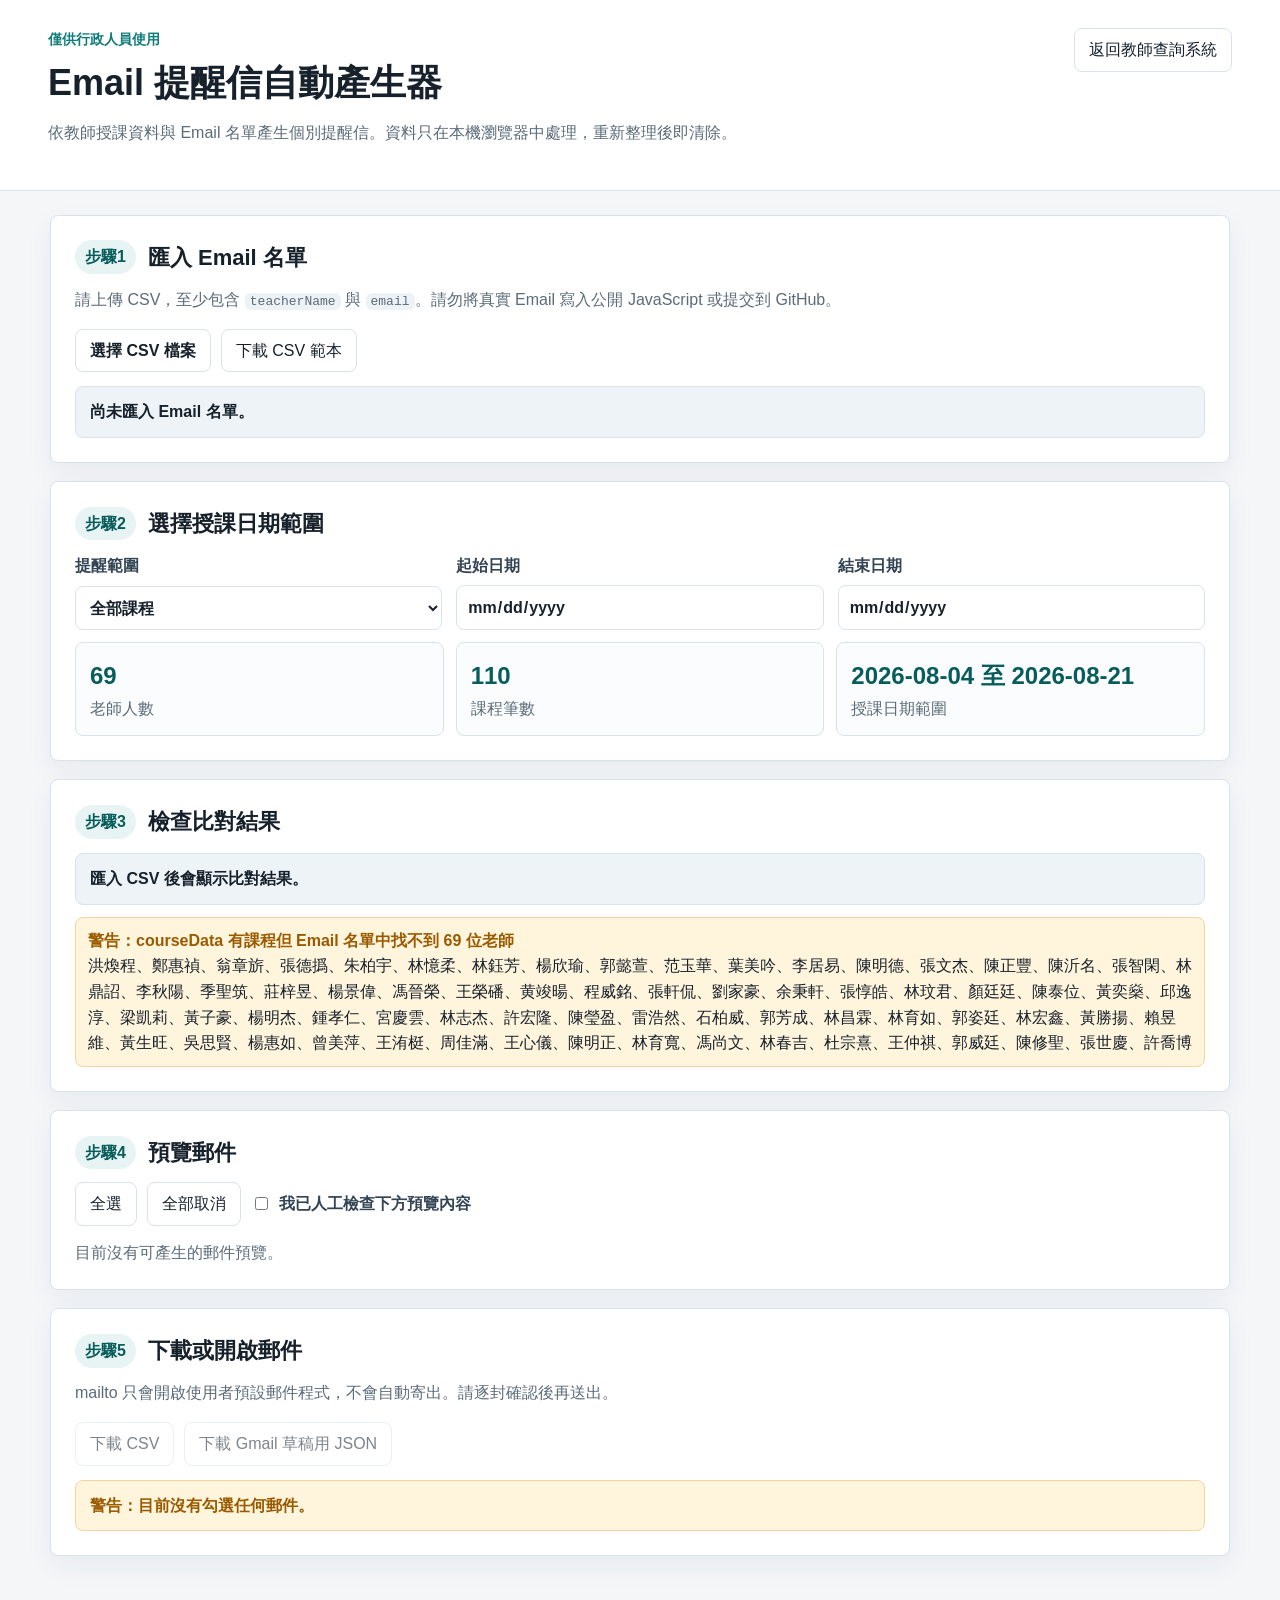
==== email-generator.html @ df185a2f "Add files via upload" ====
<!doctype html>
<html lang="zh-Hant">
<head>
  <meta charset="utf-8">
  <meta name="viewport" content="width=device-width, initial-scale=1">
  <title>115學年度實驗外科教師授課提醒信產生器</title>
  <link rel="stylesheet" href="email-generator.css">
</head>
<body>
  <header class="page-header">
    <div>
      <p class="eyebrow">僅供行政人員使用</p>
      <h1>Email 提醒信自動產生器</h1>
      <p class="intro">依教師授課資料與 Email 名單產生個別提醒信。資料只在本機瀏覽器中處理，重新整理後即清除。</p>
    </div>
    <a class="secondary-link" href="index.html">返回教師查詢系統</a>
  </header>

  <main class="layout">
    <section class="step-panel">
      <div class="step-title">
        <span>步驟1</span>
        <h2>匯入 Email 名單</h2>
      </div>
      <p class="helper">請上傳 CSV，至少包含 <code>teacherName</code> 與 <code>email</code>。請勿將真實 Email 寫入公開 JavaScript 或提交到 GitHub。</p>
      <div class="upload-row">
        <label class="file-picker">
          <input id="csvFile" type="file" accept=".csv,text/csv">
          <span>選擇 CSV 檔案</span>
        </label>
        <a class="secondary-link" href="teacher-emails-template.csv" download>下載 CSV 範本</a>
      </div>
      <div id="uploadStatus" class="status-box neutral">尚未匯入 Email 名單。</div>
    </section>

    <section class="step-panel">
      <div class="step-title">
        <span>步驟2</span>
        <h2>選擇授課日期範圍</h2>
      </div>
      <div class="filter-grid">
        <label>
          提醒範圍
          <select id="rangeMode">
            <option value="all">全部課程</option>
            <option value="7">未來7天</option>
            <option value="14">未來14天</option>
            <option value="custom">自訂起訖日期</option>
          </select>
        </label>
        <label>
          起始日期
          <input id="startDate" type="date" disabled>
        </label>
        <label>
          結束日期
          <input id="endDate" type="date" disabled>
        </label>
      </div>
      <div id="filterSummary" class="summary-grid">
        <div><strong>0</strong><span>老師人數</span></div>
        <div><strong>0</strong><span>課程筆數</span></div>
        <div><strong>-</strong><span>授課日期範圍</span></div>
      </div>
    </section>

    <section class="step-panel">
      <div class="step-title">
        <span>步驟3</span>
        <h2>檢查比對結果</h2>
      </div>
      <div id="comparisonStatus" class="status-box neutral">匯入 CSV 後會顯示比對結果。</div>
      <div id="warningList" class="warning-list"></div>
    </section>

    <section class="step-panel">
      <div class="step-title">
        <span>步驟4</span>
        <h2>預覽郵件</h2>
      </div>
      <div class="toolbar">
        <button id="selectAll" type="button">全選</button>
        <button id="clearAll" type="button">全部取消</button>
        <label class="confirm-check">
          <input id="reviewConfirmed" type="checkbox">
          我已人工檢查下方預覽內容
        </label>
      </div>
      <div id="previewList" class="preview-list">
        <div class="empty-state">尚未產生郵件預覽。</div>
      </div>
    </section>

    <section class="step-panel">
      <div class="step-title">
        <span>步驟5</span>
        <h2>下載或開啟郵件</h2>
      </div>
      <p class="helper">mailto 只會開啟使用者預設郵件程式，不會自動寄出。請逐封確認後再送出。</p>
      <div class="toolbar">
        <button id="downloadCsv" type="button" disabled>下載 CSV</button>
        <button id="downloadJson" type="button" disabled>下載 Gmail 草稿用 JSON</button>
      </div>
      <div id="exportStatus" class="status-box neutral">需先匯入資料、檢查預覽並勾選人工確認，才可輸出。</div>
    </section>
  </main>

  <template id="previewTemplate">
    <article class="mail-card">
      <div class="mail-head">
        <label class="include-check">
          <input class="include-input" type="checkbox" checked>
          納入輸出
        </label>
        <span class="course-count"></span>
      </div>
      <dl class="mail-meta">
        <div><dt>收件人</dt><dd class="teacher"></dd></div>
        <div><dt>Email</dt><dd class="email"></dd></div>
        <div><dt>CC</dt><dd class="cc"></dd></div>
        <div><dt>主旨</dt><dd class="subject"></dd></div>
      </dl>
      <pre class="body-preview"></pre>
      <div class="card-actions">
        <button class="copy-to" type="button">複製收件人</button>
        <button class="copy-subject" type="button">複製主旨</button>
        <button class="copy-body" type="button">複製內文</button>
        <a class="open-mail" href="#">開啟郵件</a>
      </div>
    </article>
  </template>

  <script src="script.js"></script>
  <script src="email-generator.js"></script>
</body>
</html>
---- email-generator.css ----
:root {
  --bg: #f4f6f8;
  --panel: #ffffff;
  --ink: #17212b;
  --muted: #5c6b78;
  --line: #d9e2ea;
  --primary: #0e7c7b;
  --primary-dark: #085d5c;
  --warning: #9a5b00;
  --warning-bg: #fff4dc;
  --error: #a73737;
  --error-bg: #fdecec;
  --success: #256f45;
  --success-bg: #eaf7ef;
  --neutral-bg: #eef3f7;
}

* {
  box-sizing: border-box;
}

body {
  margin: 0;
  background: var(--bg);
  color: var(--ink);
  font-family: "Microsoft JhengHei", "Noto Sans TC", Arial, sans-serif;
  line-height: 1.6;
}

button,
input,
select {
  font: inherit;
}

button,
.secondary-link,
.open-mail,
.file-picker span {
  min-height: 40px;
  border: 1px solid var(--line);
  border-radius: 8px;
  padding: 8px 14px;
  background: #fff;
  color: var(--ink);
  text-decoration: none;
  cursor: pointer;
  display: inline-flex;
  align-items: center;
  justify-content: center;
  gap: 6px;
}

button:hover,
.secondary-link:hover,
.open-mail:hover,
.file-picker span:hover {
  border-color: var(--primary);
  color: var(--primary-dark);
}

button:disabled {
  cursor: not-allowed;
  opacity: .55;
}

.page-header {
  display: flex;
  justify-content: space-between;
  gap: 18px;
  align-items: flex-start;
  padding: 28px clamp(18px, 4vw, 48px);
  background: #ffffff;
  border-bottom: 1px solid var(--line);
}

.eyebrow {
  margin: 0 0 4px;
  color: var(--primary);
  font-size: 14px;
  font-weight: 800;
}

h1,
h2,
p {
  margin-top: 0;
}

h1 {
  margin-bottom: 8px;
  font-size: clamp(26px, 4vw, 36px);
}

h2 {
  margin-bottom: 0;
  font-size: 22px;
}

.intro,
.helper,
.empty-state {
  color: var(--muted);
}

.layout {
  width: min(1180px, calc(100% - 32px));
  margin: 24px auto 48px;
  display: grid;
  gap: 18px;
}

.step-panel {
  background: var(--panel);
  border: 1px solid var(--line);
  border-radius: 8px;
  padding: clamp(16px, 2vw, 24px);
  box-shadow: 0 10px 28px rgba(28, 45, 60, .06);
}

.step-title {
  display: flex;
  gap: 12px;
  align-items: center;
  margin-bottom: 12px;
}

.step-title span {
  background: #e7f4f3;
  color: var(--primary-dark);
  font-weight: 800;
  border-radius: 999px;
  padding: 4px 10px;
  white-space: nowrap;
}

.upload-row,
.toolbar,
.card-actions {
  display: flex;
  gap: 10px;
  flex-wrap: wrap;
  align-items: center;
}

.file-picker input {
  position: absolute;
  inline-size: 1px;
  block-size: 1px;
  opacity: 0;
  pointer-events: none;
}

.filter-grid {
  display: grid;
  grid-template-columns: repeat(3, minmax(0, 1fr));
  gap: 14px;
}

label {
  display: grid;
  gap: 6px;
  font-weight: 700;
  color: #334454;
}

input,
select {
  width: 100%;
  min-height: 42px;
  border: 1px solid var(--line);
  border-radius: 8px;
  padding: 8px 10px;
  background: #fff;
  color: var(--ink);
}

code {
  background: #edf2f6;
  border-radius: 6px;
  padding: 1px 5px;
}

.status-box {
  margin-top: 14px;
  border: 1px solid var(--line);
  border-radius: 8px;
  padding: 12px 14px;
  font-weight: 700;
}

.neutral {
  background: var(--neutral-bg);
}

.success {
  background: var(--success-bg);
  border-color: #b8dfc5;
  color: var(--success);
}

.warning {
  background: var(--warning-bg);
  border-color: #f1d59b;
  color: var(--warning);
}

.error {
  background: var(--error-bg);
  border-color: #efb9b9;
  color: var(--error);
}

.summary-grid {
  margin-top: 12px;
  display: grid;
  grid-template-columns: repeat(3, minmax(0, 1fr));
  gap: 12px;
}

.summary-grid div {
  border: 1px solid var(--line);
  border-radius: 8px;
  padding: 14px;
  background: #fbfcfd;
}

.summary-grid strong {
  display: block;
  font-size: 24px;
  color: var(--primary-dark);
}

.summary-grid span {
  color: var(--muted);
}

.warning-list {
  display: grid;
  gap: 10px;
  margin-top: 12px;
}

.warning-item {
  border: 1px solid #f1d59b;
  border-radius: 8px;
  padding: 10px 12px;
  background: var(--warning-bg);
}

.warning-item strong {
  display: block;
  color: var(--warning);
}

.preview-list {
  display: grid;
  gap: 14px;
  margin-top: 14px;
}

.mail-card {
  border: 1px solid var(--line);
  border-radius: 8px;
  padding: 16px;
  background: #fbfcfd;
}

.mail-head {
  display: flex;
  justify-content: space-between;
  gap: 12px;
  align-items: center;
  margin-bottom: 12px;
}

.include-check,
.confirm-check {
  display: inline-flex;
  grid-template-columns: none;
  align-items: center;
  gap: 8px;
}

.include-check input,
.confirm-check input {
  width: auto;
  min-height: auto;
}

.course-count {
  background: #e7f4f3;
  color: var(--primary-dark);
  border-radius: 999px;
  padding: 4px 10px;
  font-weight: 800;
}

.mail-meta {
  display: grid;
  grid-template-columns: repeat(2, minmax(0, 1fr));
  gap: 10px;
  margin: 0 0 12px;
}

.mail-meta div {
  border-top: 1px solid var(--line);
  padding-top: 8px;
}

.mail-meta dt {
  color: var(--muted);
  font-size: 13px;
  font-weight: 800;
}

.mail-meta dd {
  margin: 2px 0 0;
  overflow-wrap: anywhere;
}

.body-preview {
  white-space: pre-wrap;
  overflow-wrap: anywhere;
  border: 1px solid var(--line);
  border-radius: 8px;
  padding: 14px;
  background: #ffffff;
  max-height: 420px;
  overflow: auto;
  font-family: "Microsoft JhengHei", "Noto Sans TC", Arial, sans-serif;
}

.open-mail {
  background: var(--primary);
  border-color: var(--primary);
  color: #fff;
  font-weight: 800;
}

.open-mail:hover {
  background: var(--primary-dark);
  border-color: var(--primary-dark);
  color: #fff;
}

@media (max-width: 820px) {
  .page-header {
    flex-direction: column;
  }

  .filter-grid,
  .summary-grid,
  .mail-meta {
    grid-template-columns: 1fr;
  }

  .mail-head {
    align-items: flex-start;
    flex-direction: column;
  }
}
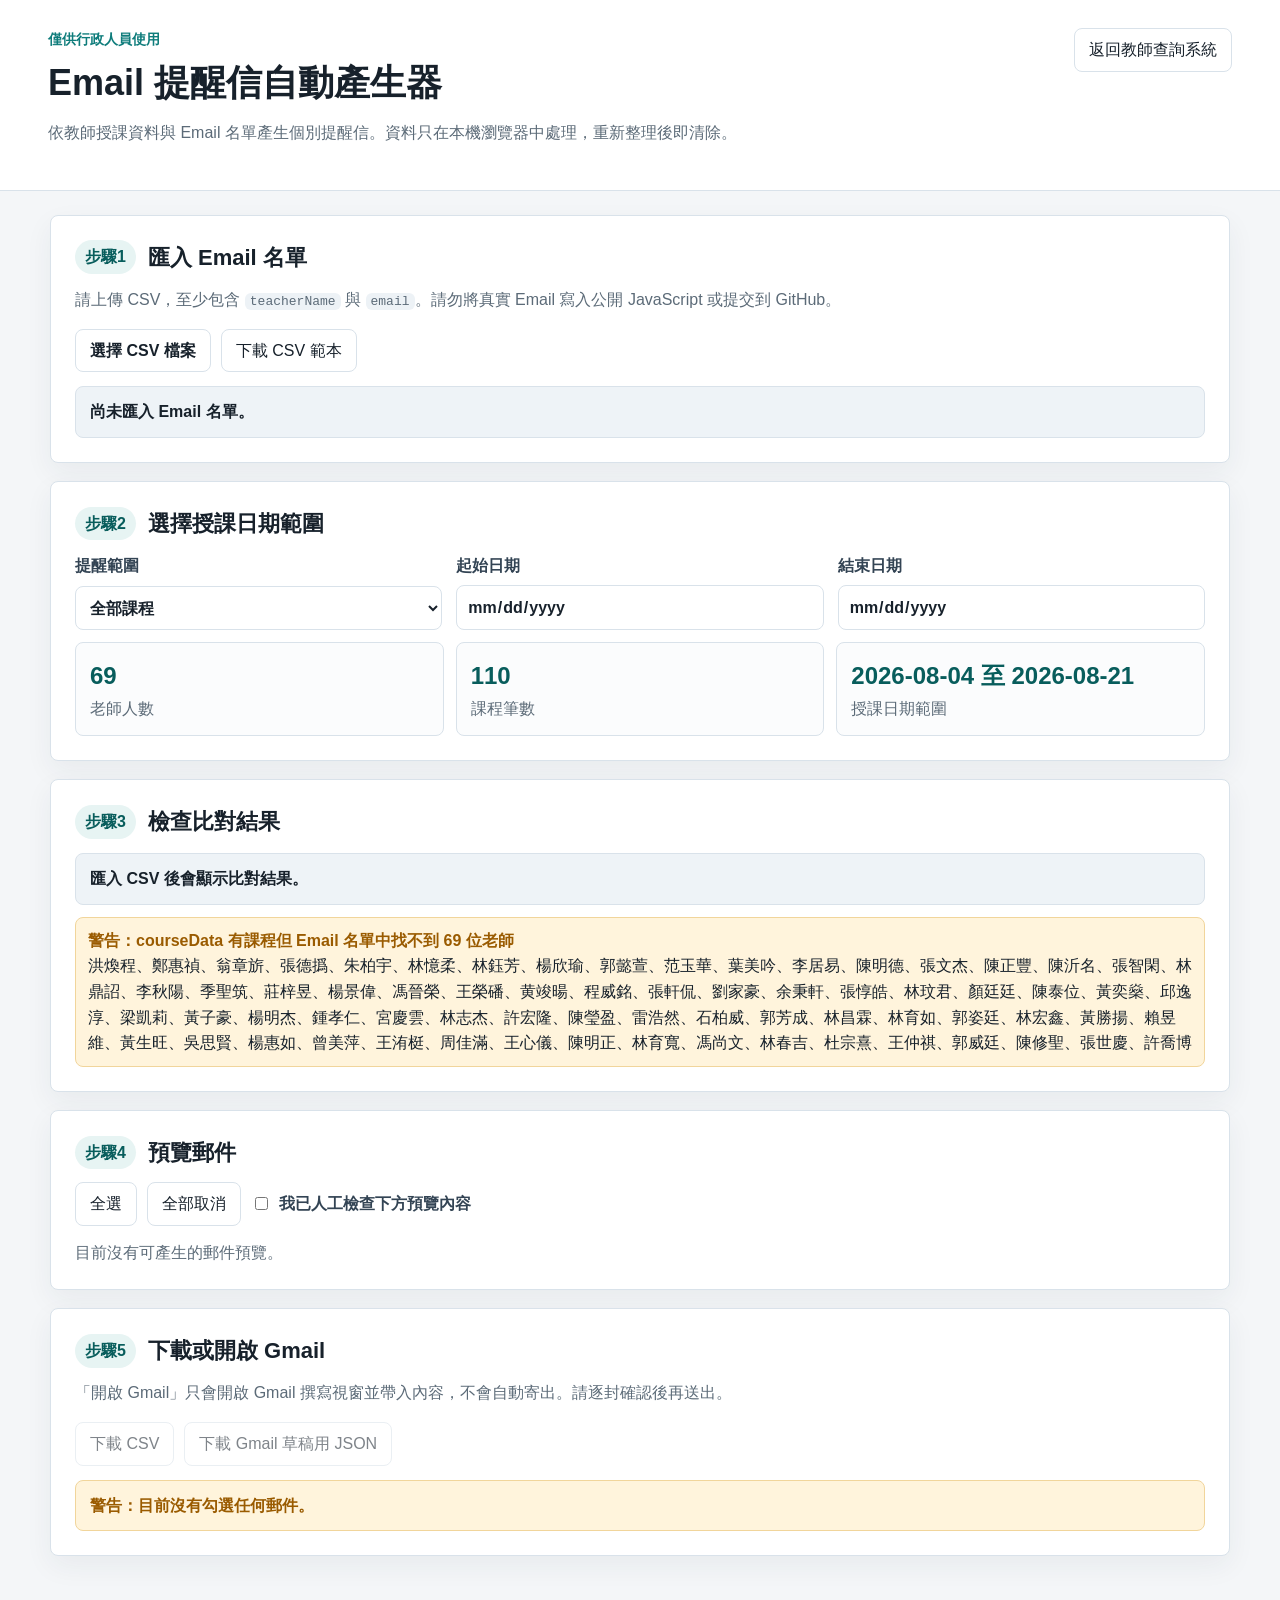
==== commit 31ba051b: "Add files via upload" ====
--- a/email-generator.html
+++ b/email-generator.html
@@ -94,9 +94,9 @@
     <section class="step-panel">
       <div class="step-title">
         <span>步驟5</span>
-        <h2>下載或開啟郵件</h2>
+        <h2>下載或開啟 Gmail</h2>
       </div>
-      <p class="helper">mailto 只會開啟使用者預設郵件程式，不會自動寄出。請逐封確認後再送出。</p>
+      <p class="helper">「開啟 Gmail」只會開啟 Gmail 撰寫視窗並帶入內容，不會自動寄出。請逐封確認後再送出。</p>
       <div class="toolbar">
         <button id="downloadCsv" type="button" disabled>下載 CSV</button>
         <button id="downloadJson" type="button" disabled>下載 Gmail 草稿用 JSON</button>
@@ -125,7 +125,7 @@
         <button class="copy-to" type="button">複製收件人</button>
         <button class="copy-subject" type="button">複製主旨</button>
         <button class="copy-body" type="button">複製內文</button>
-        <a class="open-mail" href="#">開啟郵件</a>
+        <a class="open-mail" href="#">開啟 Gmail</a>
       </div>
     </article>
   </template>
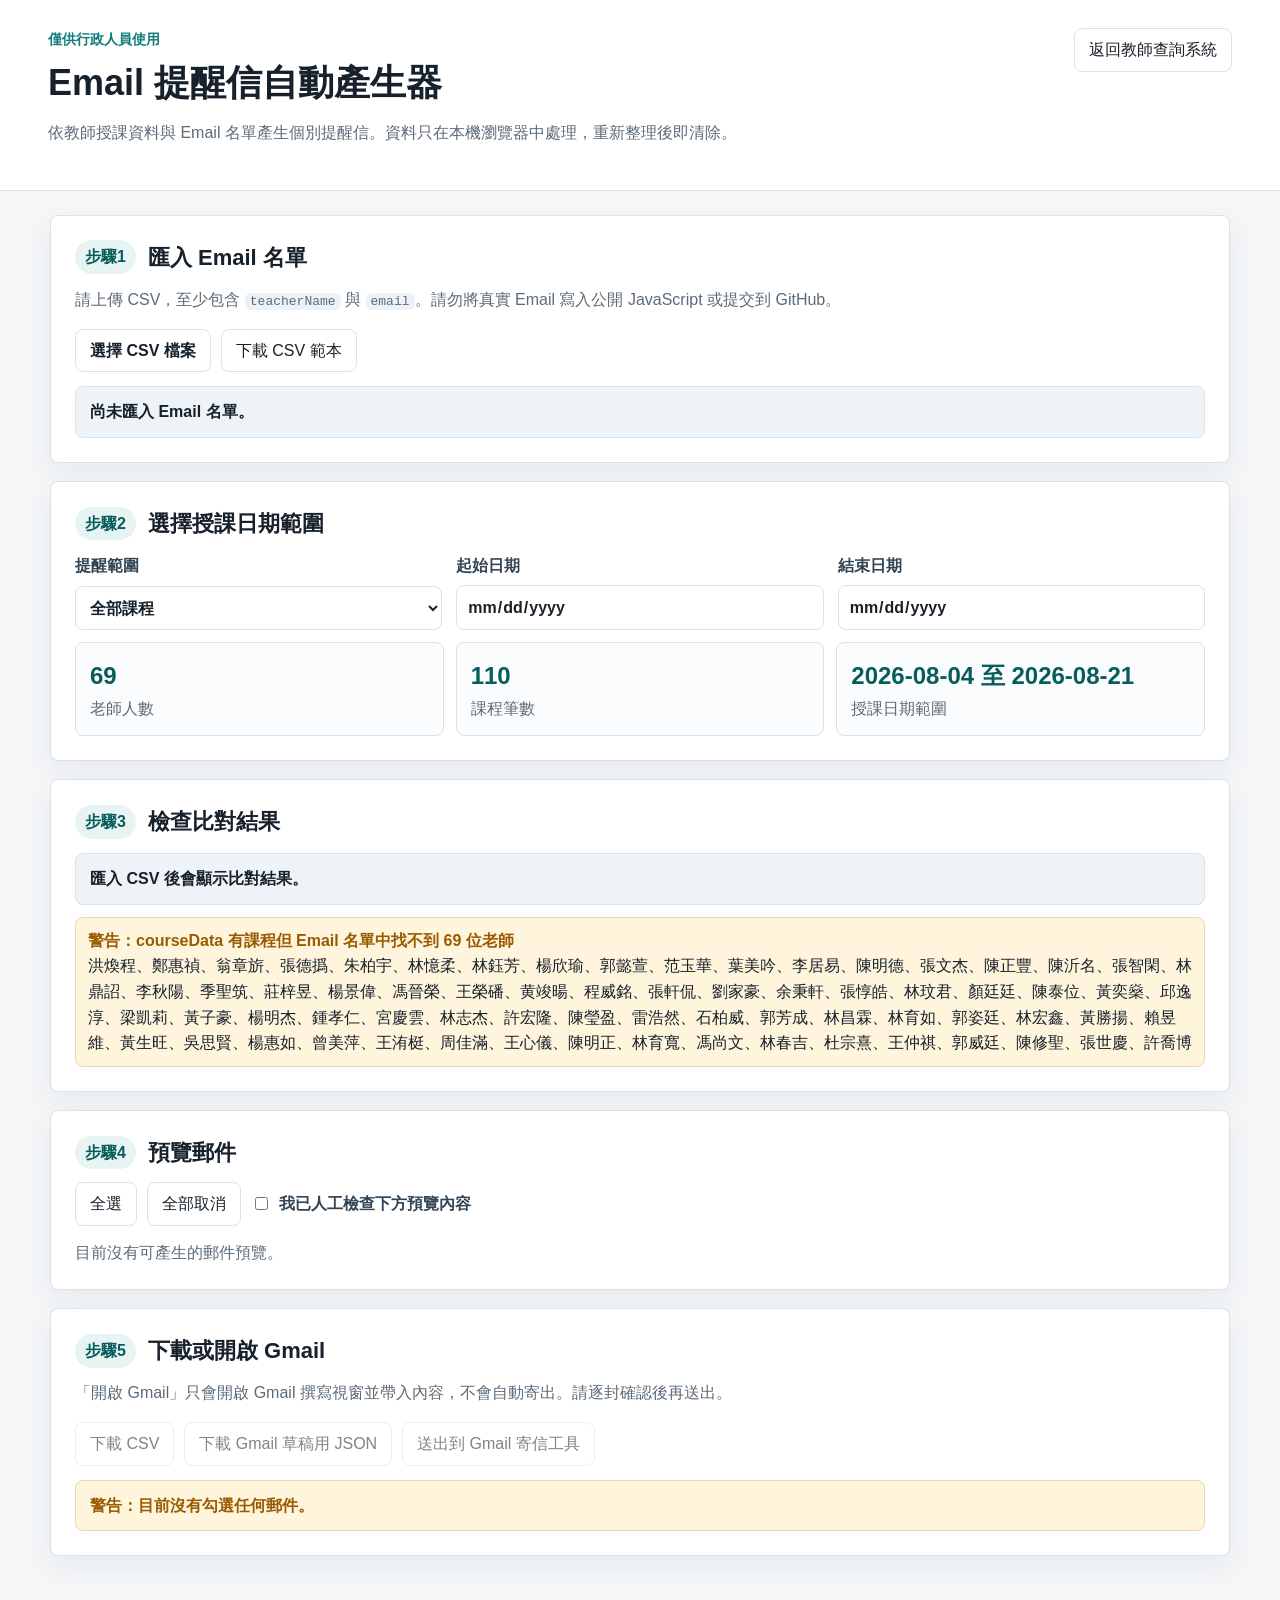
==== commit 1de057db: "Add files via upload" ====
--- a/email-generator.html
+++ b/email-generator.html
@@ -100,8 +100,12 @@
       <div class="toolbar">
         <button id="downloadCsv" type="button" disabled>下載 CSV</button>
         <button id="downloadJson" type="button" disabled>下載 Gmail 草稿用 JSON</button>
+        <button id="sendToGmailTool" type="button" disabled>送出到 Gmail 寄信工具</button>
       </div>
       <div id="exportStatus" class="status-box neutral">需先匯入資料、檢查預覽並勾選人工確認，才可輸出。</div>
+      <form id="gmailToolForm" method="post" target="_blank" hidden>
+        <input id="gmailToolPayload" name="payload" type="hidden">
+      </form>
     </section>
   </main>
 
